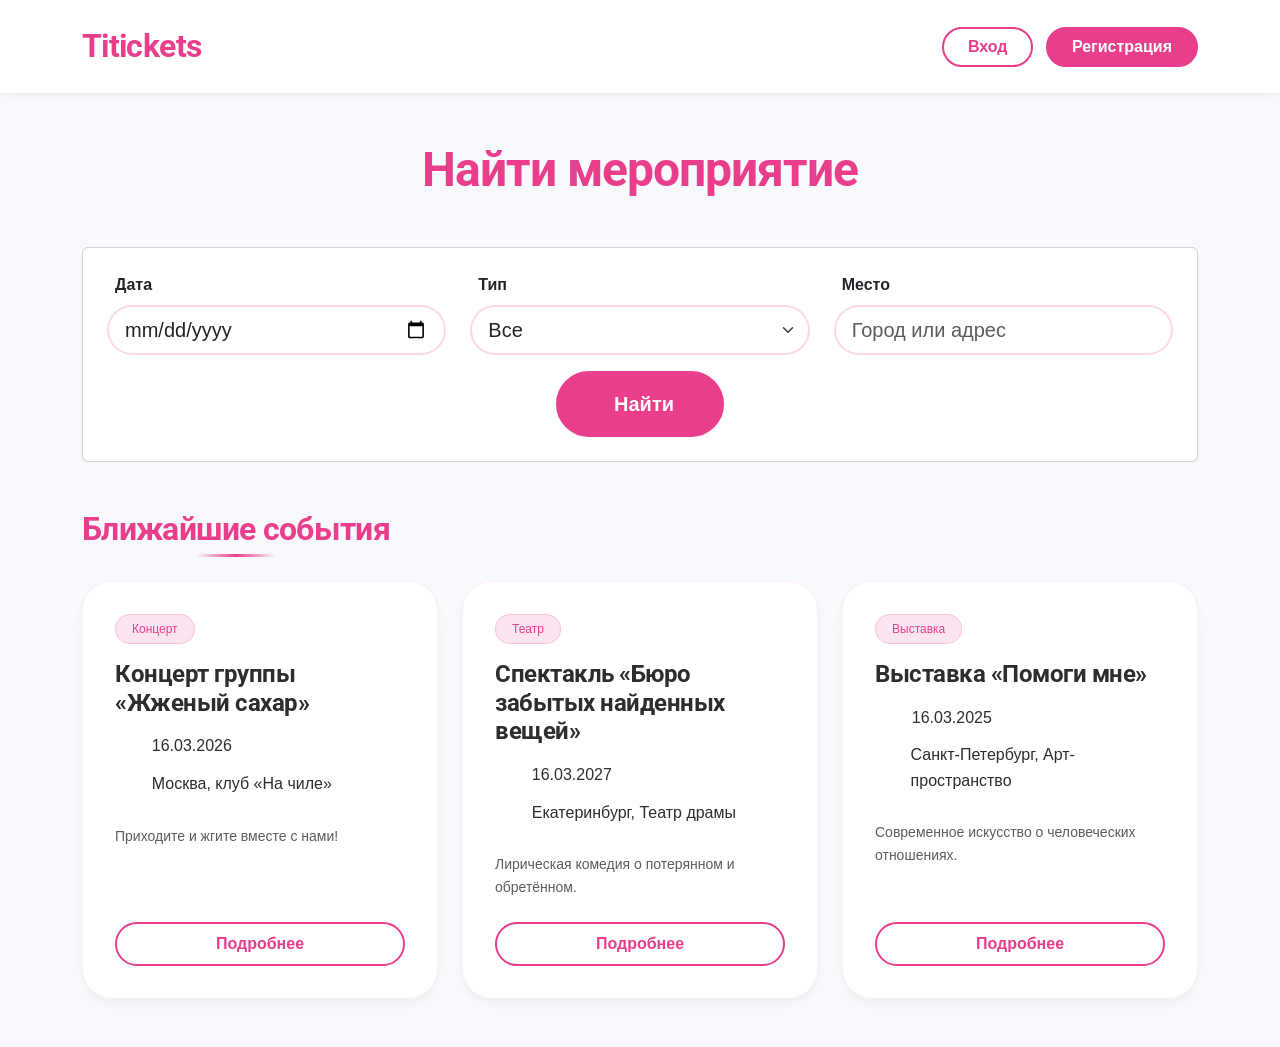
==== J3210/Воложева Таисия/labs/lab1/TicketPlatform/index.html @ ea205261 "done" ====
<!DOCTYPE html>
<html lang="ru">
<head>
    <meta charset="UTF-8">
    <meta name="viewport" content="width=device-width, initial-scale=1.0">
    <title>Главная страница</title>
    <link
            href="https://cdn.jsdelivr.net/npm/bootstrap@5.3.8/dist/css/bootstrap.min.css"
            rel="stylesheet"
            integrity="sha384-sRIl4kxILFvY47J16cr9ZwB07vP4J8+LH7qKQnuqkuIAvNWLzeN8tE5YBujZqJLB"
            crossorigin="anonymous"
        />
    <link rel="stylesheet" href="styles.css" />
    <link href="https://fonts.googleapis.com/css2?family=Roboto:wght@700&display=swap" rel="stylesheet">
</head>
<body>
    <header class="navbar navbar-expand-lg">
        <div class="container">
            <a class="navbar-brand" href="index.html">Titickets</a>
            <div>
                <a href="login.html" class="btn btn-outline-primary me-2 px-4">Вход</a>
                <a href="register.html" class="btn btn-primary px-4">Регистрация</a>
            </div>
        </div>
    </header>

    <main class="container my-5">
        <div class="text-center mb-5">
            <h1 class="display-5 fw-bold text-rose">Найти мероприятие</h1>
        </div>

        <div class="search-form card p-4 mb-5">
            <form class="row g-4">
                <div class="col-md-4">
                    <label class="form-label fw-semibold">
                        <i class="bi bi-calendar3 me-2 text-rose"></i>Дата
                    </label>
                    <input type="date" class="form-control form-control-lg">
                </div>
                <div class="col-md-4">
                    <label class="form-label fw-semibold"><i class="bi bi-tags me-2 text-rose"></i>Тип</label>
                    <select class="form-select form-select-lg">
                        <option selected>Все</option>
                        <option>Концерт</option>
                        <option>Театр</option>
                        <option>Выставка</option>
                    </select>
                </div>
                <div class="col-md-4">
                    <label class="form-label fw-semibold"><i class="bi bi-geo-alt me-2 text-rose"></i>Место</label>
                    <input type="text" class="form-control form-control-lg" placeholder="Город или адрес">
                </div>
                <div class="col-12 text-center mt-3">
                    <button type="submit" class="btn btn-rose btn-lg px-5 py-3">
                        <i class="bi bi-search me-2"></i>Найти
                    </button>
                </div>
            </form>
        </div>

        <h2 class="section-title text-center mb-4">Ближайшие события</h2>

        <div class="row g-4" id="events-list">
            <div class="col-md-6 col-lg-4">
                <div class="event-card h-100 d-flex flex-column">
                    <div class="mb-3">
                        <span class="badge bg-rose-subtle text-rose px-3 py-2 rounded-pill">Концерт</span>
                    </div>
                    <h4 class="card-title fw-bold mb-3">Концерт группы «Жженый сахар»</h4>
                    <div class="event-info mb-3">
                        <p><i class="bi bi-calendar-check-fill"></i> 16.03.2026</p>
                        <p><i class="bi bi-pin-map-fill"></i> Москва, клуб «На чиле»</p>
                    </div>
                    <p class="text-muted small mb-4">Приходите и жгите вместе с нами!</p>
                    <div class="mt-auto">
                        <a href="event.html" class="btn btn-outline-rose w-100 py-2">Подробнее</a>
                    </div>
                </div>
            </div>

            <div class="col-md-6 col-lg-4">
                <div class="event-card h-100 d-flex flex-column">
                    <div class="mb-3">
                        <span class="badge bg-rose-subtle text-rose px-3 py-2 rounded-pill">Театр</span>
                    </div>
                    <h4 class="card-title fw-bold mb-3">Спектакль «Бюро забытых найденных вещей»</h4>
                    <div class="event-info mb-3">
                        <p><i class="bi bi-calendar-check-fill"></i> 16.03.2027</p>
                        <p><i class="bi bi-pin-map-fill"></i> Екатеринбург, Театр драмы</p>
                    </div>
                    <p class="text-muted small mb-4">Лирическая комедия о потерянном и обретённом.</p>
                    <div class="mt-auto">
                        <a href="event.html" class="btn btn-outline-rose w-100 py-2">Подробнее</a>
                    </div>
                </div>
            </div>

            <div class="col-md-6 col-lg-4">
                <div class="event-card h-100 d-flex flex-column">
                    <div class="mb-3">
                        <span class="badge bg-rose-subtle text-rose px-3 py-2 rounded-pill">Выставка</span>
                    </div>
                    <h4 class="card-title fw-bold mb-3">Выставка «Помоги мне»</h4>
                    <div class="event-info mb-3">
                        <p><i class="bi bi-calendar-check-fill"></i> 16.03.2025</p>
                        <p><i class="bi bi-pin-map-fill"></i> Санкт-Петербург, Арт-пространство</p>
                    </div>
                    <p class="text-muted small mb-4">Современное искусство о человеческих отношениях.</p>
                    <div class="mt-auto">
                        <a href="event.html" class="btn btn-outline-rose w-100 py-2">Подробнее</a>
                    </div>
                </div>
            </div>
        </div>
    </main>
    <script src="https://cdn.jsdelivr.net/npm/bootstrap@5.3.8/dist/js/bootstrap.bundle.min.js"></script>
</body>
</html>
---- J3210/Воложева Таисия/labs/lab1/TicketPlatform/styles.css ----
:root {
    --rose: #e83e8c;
    --rose-dark: #c2186b;
    --rose-light: #fce4f0;
    --light-bg: #f8f9fc;
    --card-bg: #ffffff;
    --text-primary: #2d2d2d;
    --shadow-sm: 0 8px 20px rgba(0, 0, 0, 0.02), 0 2px 6px rgba(0, 0, 0, 0.03);
    --shadow-hover: 0 20px 30px rgba(232, 62, 140, 0.08);
}

body {
    font-family: 'Montserrat', sans-serif;
    background-color: var(--light-bg);
    color: var(--text-primary);
    line-height: 1.6;
    scroll-behavior: smooth;
}

h1, h2, h3, h4, h5, .navbar-brand, .display-5 {
    font-family: 'Roboto', sans-serif;
    font-weight: 700;
    letter-spacing: -0.02em;
}

.navbar {
    background-color: white;
    box-shadow: var(--shadow-sm);
    padding: 1rem 0;
}

.navbar-brand {
    font-size: 2rem;
    color: var(--rose) !important;
    transition: color 0.2s;
}
.navbar-brand:hover {
    color: var(--rose-dark) !important;
}

.btn-outline-primary,
.btn-primary,
.btn-rose,
.btn-outline-rose {
    border-radius: 50px;
    border-width: 2px;
    font-weight: 600;
    transition: all 0.25s ease;
}

.btn-outline-primary {
    color: var(--rose);
    border-color: var(--rose);
}
.btn-outline-primary:hover,
.btn-outline-rose:hover {
    background-color: var(--rose);
    border-color: var(--rose);
    color: white;
    transform: translateY(-3px);
    box-shadow: 0 10px 20px rgba(232, 62, 140, 0.2);
}

.btn-primary,
.btn-rose {
    background-color: var(--rose);
    border-color: var(--rose);
    color: white;
}
.btn-primary:hover,
.btn-rose:hover {
    background-color: var(--rose-dark);
    border-color: var(--rose-dark);
    transform: translateY(-3px);
    box-shadow: 0 10px 20px rgba(232, 62, 140, 0.25);
}

.btn-outline-rose {
    background: transparent;
    color: var(--rose);
    border-color: var(--rose);
}

.btn-outline-secondary {
    border-color: rgba(232, 62, 140, 0.2);
    color: var(--rose);
}
.btn-outline-secondary:hover {
    background-color: var(--rose);
    border-color: var(--rose);
    color: white;
}

.event-card {
    background-color: var(--card-bg);
    border-radius: 30px;
    padding: 2rem;
    box-shadow: var(--shadow-sm);
    border: 1px solid rgba(232, 62, 140, 0.08);
    transition: box-shadow 0.3s, transform 0.3s;
}
.event-card:hover {
    box-shadow: var(--shadow-hover);
    transform: translateY(-5px);
}
.event-card .badge {
    background-color: var(--rose-light);
    color: var(--rose-dark);
    font-weight: 500;
    border: 1px solid rgba(232, 62, 140, 0.2);
}

.event-info p {
    margin-bottom: 0.75rem;
    display: flex;
    align-items: center;
    gap: 0.5rem;
}
.event-info i {
    color: var(--rose);
    font-size: 1.3rem;
    width: 1.8rem;
}

.form-control, .form-select {
    border: 2px solid rgba(232, 62, 140, 0.2) !important;
    border-radius: 50px !important;
}
.form-control:focus, .form-select:focus {
    border-color: var(--rose) !important;
    box-shadow: 0 0 0 0.25rem rgba(232, 62, 140, 0.25) !important;
    outline: none;
}
.form-label i, .form-check i {
    color: var(--rose);
}

.divider {
    display: flex;
    align-items: center;
    text-align: center;
    color: #999;
    font-size: 0.9rem;
}
.divider::before,
.divider::after {
    content: '';
    flex: 1;
    border-bottom: 1px solid rgba(232, 62, 140, 0.2);
}
.divider::before { margin-right: 1rem; }
.divider::after { margin-left: 1rem; }

.pigeon-btn {
    width: 50px;
    height: 50px;
    padding: 0;
    display: flex;
    align-items: center;
    justify-content: center;
    font-size: 1.8rem;
    border-width: 2px;
    transition: all 0.25s ease;
}
.pigeon-btn:hover {
    transform: translateY(-3px) scale(1.05);
    background-color: var(--rose);
    color: white;
    box-shadow: 0 10px 20px rgba(232, 62, 140, 0.25);
}

.review-card {
    border: none;
    border-radius: 24px;
    background: white;
    box-shadow: var(--shadow-sm);
    transition: all 0.3s;
    height: 100%;
    border: 1px solid rgba(232, 62, 140, 0.05);
}
.review-card:hover {
    transform: translateY(-8px);
    box-shadow: 0 25px 35px -10px rgba(232, 62, 140, 0.15);
}
.review-card .card-body {
    padding: 2rem 1.5rem;
}

.modal-content {
    border: none;
    border-radius: 28px;
    box-shadow: 0 30px 50px rgba(0, 0, 0, 0.2);
}
.modal-header {
    border-bottom: 1px solid rgba(232, 62, 140, 0.1);
    padding: 1.5rem 2rem;
}
.modal-footer {
    border-top: 1px solid rgba(232, 62, 140, 0.1);
    padding: 1.2rem 2rem;
}
.modal-header .btn-close {
    transition: transform 0.2s;
}
.modal-header .btn-close:hover {
    transform: rotate(90deg);
}

.img-highlight {
    border-radius: 30px;
    box-shadow: 0 20px 30px -8px rgba(232, 62, 140, 0.15);
    transition: transform 0.4s ease, box-shadow 0.4s;
}
.img-highlight:hover {
    transform: scale(1.01);
    box-shadow: 0 25px 35px -5px rgba(232, 62, 140, 0.25);
}

.section-title {
    color: var(--rose);
    font-size: 2rem;
    position: relative;
    display: inline-block;
    padding-bottom: 0.5rem;
    margin-bottom: 2rem;
}
.section-title::after {
    content: '';
    position: absolute;
    bottom: 0;
    left: 50%;
    transform: translateX(-50%);
    width: 80px;
    height: 3px;
    background: linear-gradient(90deg, transparent, var(--rose), transparent);
    border-radius: 2px;
}

.lead {
    font-size: 1.2rem;
    font-weight: 400;
    color: #4a4a4a;
    border-left: 4px solid var(--rose);
    padding-left: 1.2rem;
    margin-top: 1.2rem;
}

.form-check-input:checked {
    background-color: var(--rose);
    border-color: var(--rose);
}
.form-check-input:focus {
    border-color: var(--rose);
    box-shadow: 0 0 0 0.25rem rgba(232, 62, 140, 0.25);
}
.form-check-label a {
    color: var(--rose);
    transition: color 0.2s;
}
.form-check-label a:hover {
    color: var(--rose-dark);
    text-decoration: underline;
}

.text-rose { color: var(--rose) !important; }
.bg-rose { background-color: var(--rose) !important; }
.bg-rose-subtle { background-color: var(--rose-light) !important; }
.border-rose { border-color: var(--rose) !important; }

.progress-bar.bg-rose {
    background-color: var(--rose) !important;
}

.badge.bg-success { background-color: #28a745 !important; }
.badge.bg-warning { background-color: #ffc107 !important; color: #000; }

@media (max-width: 768px) {
    .nav-pills .nav-link {
        padding: 0.5rem 1rem;
        font-size: 0.9rem;
    }
    .nav-pills .nav-link i {
        margin-right: 0.25rem;
    }
}
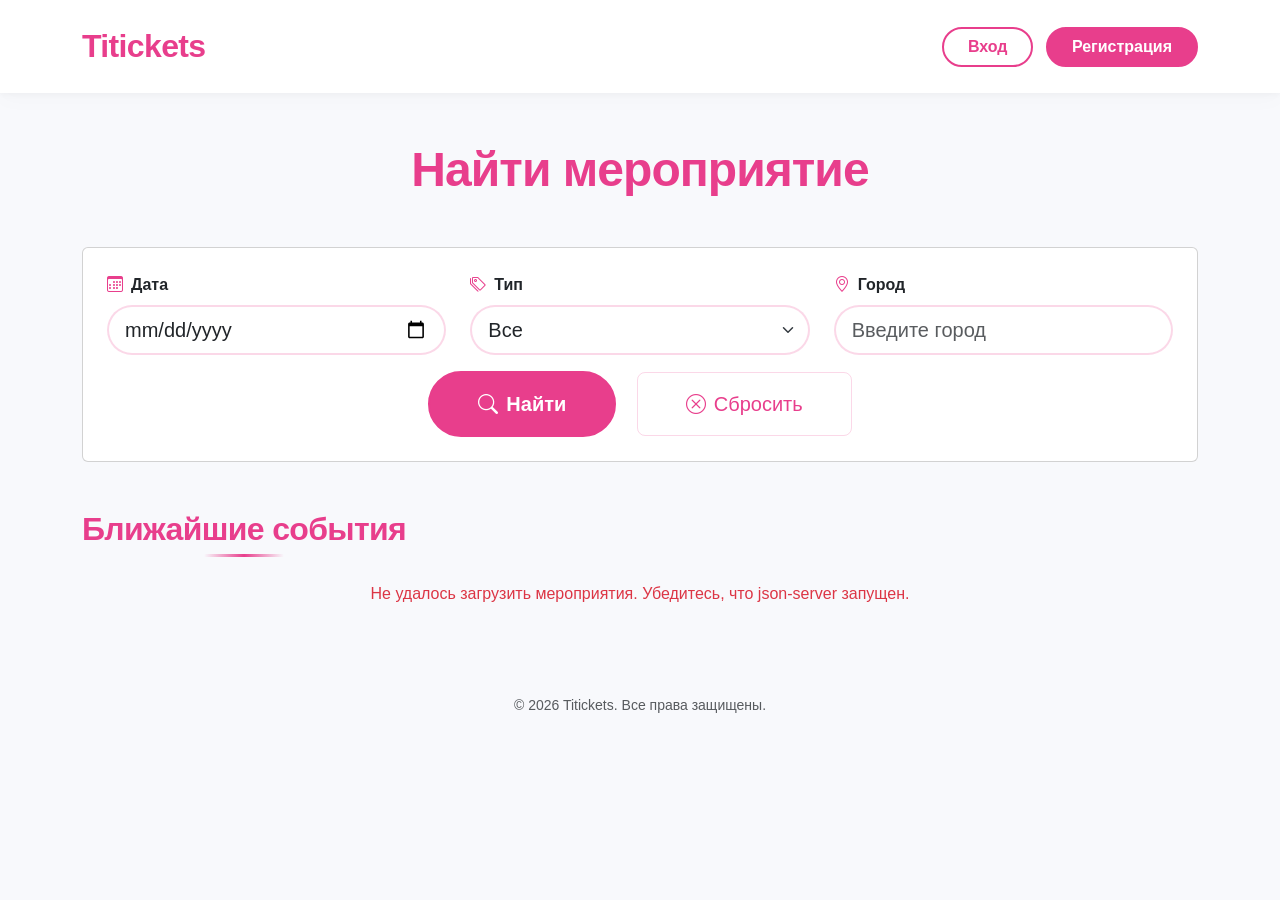
==== commit 56cee233: "lab2 done" ====
--- a/J3210/Воложева Таисия/labs/lab1/TicketPlatform/index.html
+++ b/J3210/Воложева Таисия/labs/lab1/TicketPlatform/index.html
@@ -1,23 +1,23 @@
-<!DOCTYPE html>
+﻿<!DOCTYPE html>
 <html lang="ru">
 <head>
     <meta charset="UTF-8">
     <meta name="viewport" content="width=device-width, initial-scale=1.0">
-    <title>Главная страница</title>
-    <link
-            href="https://cdn.jsdelivr.net/npm/bootstrap@5.3.8/dist/css/bootstrap.min.css"
-            rel="stylesheet"
-            integrity="sha384-sRIl4kxILFvY47J16cr9ZwB07vP4J8+LH7qKQnuqkuIAvNWLzeN8tE5YBujZqJLB"
-            crossorigin="anonymous"
-        />
-    <link rel="stylesheet" href="styles.css" />
-    <link href="https://fonts.googleapis.com/css2?family=Roboto:wght@700&display=swap" rel="stylesheet">
+    <title>Главная страница — Titickets</title>
+    <link href="https://cdn.jsdelivr.net/npm/bootstrap@5.3.8/dist/css/bootstrap.min.css" rel="stylesheet">
+    <link rel="stylesheet" href="https://cdn.jsdelivr.net/npm/bootstrap-icons@1.11.3/font/bootstrap-icons.min.css">
+    <link rel="stylesheet" href="styles.css">
+    <style>
+        .dropdown-menu { max-height: 200px; overflow-y: auto; }
+        .city-dropdown-item { cursor: pointer; }
+        .city-dropdown-item:hover { background-color: var(--rose-light); color: white; }
+    </style>
 </head>
 <body>
     <header class="navbar navbar-expand-lg">
         <div class="container">
             <a class="navbar-brand" href="index.html">Titickets</a>
-            <div>
+            <div id="auth-buttons">
                 <a href="login.html" class="btn btn-outline-primary me-2 px-4">Вход</a>
                 <a href="register.html" class="btn btn-primary px-4">Регистрация</a>
             </div>
@@ -30,89 +30,169 @@
         </div>
 
         <div class="search-form card p-4 mb-5">
-            <form class="row g-4">
+            <form class="row g-4" id="searchForm">
                 <div class="col-md-4">
-                    <label class="form-label fw-semibold">
-                        <i class="bi bi-calendar3 me-2 text-rose"></i>Дата
-                    </label>
-                    <input type="date" class="form-control form-control-lg">
+                    <label class="form-label fw-semibold"><i class="bi bi-calendar3 me-2 text-rose"></i>Дата</label>
+                    <input type="date" id="searchDate" class="form-control form-control-lg">
                 </div>
                 <div class="col-md-4">
                     <label class="form-label fw-semibold"><i class="bi bi-tags me-2 text-rose"></i>Тип</label>
-                    <select class="form-select form-select-lg">
-                        <option selected>Все</option>
+                    <select id="searchType" class="form-select form-select-lg">
+                        <option value="">Все</option>
                         <option>Концерт</option>
                         <option>Театр</option>
                         <option>Выставка</option>
                     </select>
                 </div>
-                <div class="col-md-4">
-                    <label class="form-label fw-semibold"><i class="bi bi-geo-alt me-2 text-rose"></i>Место</label>
-                    <input type="text" class="form-control form-control-lg" placeholder="Город или адрес">
+                <div class="col-md-4 position-relative">
+                    <label class="form-label fw-semibold"><i class="bi bi-geo-alt me-2 text-rose"></i>Город</label>
+                    <input type="text" id="searchCity" class="form-control form-control-lg" placeholder="Введите город" autocomplete="off">
+                    <div id="cityDropdown" class="dropdown-menu w-100" style="display: none;"></div>
                 </div>
                 <div class="col-12 text-center mt-3">
-                    <button type="submit" class="btn btn-rose btn-lg px-5 py-3">
-                        <i class="bi bi-search me-2"></i>Найти
-                    </button>
+                    <button type="submit" class="btn btn-rose btn-lg px-5 py-3"><i class="bi bi-search me-2"></i>Найти</button>
+                    <button type="button" id="resetFilters" class="btn btn-outline-secondary btn-lg px-5 py-3 ms-3"><i class="bi bi-x-circle me-2"></i>Сбросить</button>
                 </div>
             </form>
         </div>
 
         <h2 class="section-title text-center mb-4">Ближайшие события</h2>
+        <div class="row g-4" id="events-list"></div>
+    </main>
 
-        <div class="row g-4" id="events-list">
+    <footer class="text-center py-4 mt-auto"><p class="text-muted small mb-0">© 2026 Titickets. Все права защищены.</p></footer>
+
+    <script src="https://cdn.jsdelivr.net/npm/bootstrap@5.3.8/dist/js/bootstrap.bundle.min.js"></script>
+    <script>
+    function checkAuth() {
+        const token = localStorage.getItem('accessToken');
+        let user = null;
+        try {
+            user = JSON.parse(localStorage.getItem('user') || 'null');
+        } catch(e) { user = null; }
+        
+        const authDiv = document.getElementById('auth-buttons');
+        
+        if (token && user && user.email && user.id) {
+            // Для организатора скрываем ссылку "Мои билеты"
+            const myTicketsLink = user.role === 'organizer' ? '' : '<li><a class="dropdown-item" href="personalAcc.html"><i class="bi bi-ticket-perforated me-2"></i>Мои билеты</a></li>';
+            const organizerLink = user.role === 'organizer' ? '<li><a class="dropdown-item" href="organizerAcc.html"><i class="bi bi-mic me-2"></i>Панель организатора</a></li>' : '';
+            authDiv.innerHTML = `
+                <div class="dropdown">
+                    <button class="btn btn-rose dropdown-toggle" type="button" data-bs-toggle="dropdown">
+                        <i class="bi bi-person-circle me-1"></i> ${user.name || user.email}
+                    </button>
+                    <ul class="dropdown-menu dropdown-menu-end">
+                        ${myTicketsLink}
+                        ${organizerLink}
+                        <li><hr class="dropdown-divider"></li>
+                        <li><a class="dropdown-item text-danger" href="#" onclick="logout()"><i class="bi bi-box-arrow-right me-2"></i>Выйти</a></li>
+                    </ul>
+                </div>
+            `;
+            return user;
+        } else {
+            localStorage.removeItem('accessToken');
+            localStorage.removeItem('user');
+            authDiv.innerHTML = `
+                <a href="login.html" class="btn btn-outline-primary me-2 px-4">Вход</a>
+                <a href="register.html" class="btn btn-primary px-4">Регистрация</a>
+            `;
+            return null;
+        }
+    }
+
+    function logout() {
+        localStorage.removeItem('accessToken');
+        localStorage.removeItem('user');
+        window.location.href = 'index.html';
+    }
+
+    function createEventCard(event) {
+        const city = event.place.split(',')[0];
+        return `
             <div class="col-md-6 col-lg-4">
-                <div class="event-card h-100 d-flex flex-column">
-                    <div class="mb-3">
-                        <span class="badge bg-rose-subtle text-rose px-3 py-2 rounded-pill">Концерт</span>
+                <div class="event-card h-100 d-flex flex-column p-3">
+                    <div class="mb-2"><span class="badge bg-rose-subtle text-rose px-3 py-2 rounded-pill">${event.type}</span></div>
+                    <h4 class="fw-bold mb-2">${event.title}</h4>
+                    <div class="event-info mb-2">
+                        <p><i class="bi bi-calendar-check-fill"></i> ${event.date}</p>
+                        <p><i class="bi bi-pin-map-fill"></i> ${city}</p>
                     </div>
-                    <h4 class="card-title fw-bold mb-3">Концерт группы «Жженый сахар»</h4>
-                    <div class="event-info mb-3">
-                        <p><i class="bi bi-calendar-check-fill"></i> 16.03.2026</p>
-                        <p><i class="bi bi-pin-map-fill"></i> Москва, клуб «На чиле»</p>
-                    </div>
-                    <p class="text-muted small mb-4">Приходите и жгите вместе с нами!</p>
-                    <div class="mt-auto">
-                        <a href="event.html" class="btn btn-outline-rose w-100 py-2">Подробнее</a>
-                    </div>
+                    <p class="text-muted small mb-3">${event.description ? event.description.substring(0, 100) : 'Нет описания'}${event.description && event.description.length > 100 ? '...' : ''}</p>
+                    <div class="mt-auto"><a href="event.html?id=${event.id}" class="btn btn-outline-rose w-100 py-2">Подробнее</a></div>
                 </div>
-            </div>
+            </div>`;
+    }
 
-            <div class="col-md-6 col-lg-4">
-                <div class="event-card h-100 d-flex flex-column">
-                    <div class="mb-3">
-                        <span class="badge bg-rose-subtle text-rose px-3 py-2 rounded-pill">Театр</span>
-                    </div>
-                    <h4 class="card-title fw-bold mb-3">Спектакль «Бюро забытых найденных вещей»</h4>
-                    <div class="event-info mb-3">
-                        <p><i class="bi bi-calendar-check-fill"></i> 16.03.2027</p>
-                        <p><i class="bi bi-pin-map-fill"></i> Екатеринбург, Театр драмы</p>
-                    </div>
-                    <p class="text-muted small mb-4">Лирическая комедия о потерянном и обретённом.</p>
-                    <div class="mt-auto">
-                        <a href="event.html" class="btn btn-outline-rose w-100 py-2">Подробнее</a>
-                    </div>
-                </div>
-            </div>
+    async function getUniqueCities() {
+        try {
+            const res = await fetch('http://localhost:3000/events');
+            const events = await res.json();
+            return [...new Set(events.map(e => e.place.split(',')[0]))];
+        } catch { return []; }
+    }
 
-            <div class="col-md-6 col-lg-4">
-                <div class="event-card h-100 d-flex flex-column">
-                    <div class="mb-3">
-                        <span class="badge bg-rose-subtle text-rose px-3 py-2 rounded-pill">Выставка</span>
-                    </div>
-                    <h4 class="card-title fw-bold mb-3">Выставка «Помоги мне»</h4>
-                    <div class="event-info mb-3">
-                        <p><i class="bi bi-calendar-check-fill"></i> 16.03.2025</p>
-                        <p><i class="bi bi-pin-map-fill"></i> Санкт-Петербург, Арт-пространство</p>
-                    </div>
-                    <p class="text-muted small mb-4">Современное искусство о человеческих отношениях.</p>
-                    <div class="mt-auto">
-                        <a href="event.html" class="btn btn-outline-rose w-100 py-2">Подробнее</a>
-                    </div>
-                </div>
-            </div>
-        </div>
-    </main>
-    <script src="https://cdn.jsdelivr.net/npm/bootstrap@5.3.8/dist/js/bootstrap.bundle.min.js"></script>
+    function showCityDropdown(cities, searchTerm) {
+        const dropdown = document.getElementById('cityDropdown');
+        const filtered = cities.filter(c => c.toLowerCase().includes(searchTerm.toLowerCase()));
+        if (filtered.length && searchTerm) {
+            dropdown.innerHTML = filtered.map(city => `<div class="dropdown-item city-dropdown-item" onclick="selectCity('${city.replace(/'/g, "\\'")}')">${city}</div>`).join('');
+            dropdown.style.display = 'block';
+        } else dropdown.style.display = 'none';
+    }
+    
+    function selectCity(city) { 
+        document.getElementById('searchCity').value = city; 
+        document.getElementById('cityDropdown').style.display = 'none'; 
+    }
+
+    async function loadEvents(filter = {}) {
+        const container = document.getElementById('events-list');
+        container.innerHTML = '<div class="col-12 text-center"><div class="spinner-border text-rose" role="status"></div></div>';
+        try {
+            let events = await fetch('http://localhost:3000/events').then(res => res.json());
+            if (filter.date) events = events.filter(e => e.date === filter.date);
+            if (filter.type && filter.type !== '') events = events.filter(e => e.type === filter.type);
+            if (filter.city) events = events.filter(e => e.place.split(',')[0].toLowerCase().includes(filter.city.toLowerCase()));
+            container.innerHTML = '';
+            if (!events.length) { 
+                container.innerHTML = '<div class="col-12 text-center"><p class="text-muted">По вашему запросу ничего не найдено 😔</p></div>'; 
+                return; 
+            }
+            events.forEach(e => container.innerHTML += createEventCard(e));
+        } catch (error) {
+            container.innerHTML = `<div class="col-12 text-center"><p class="text-danger">Не удалось загрузить мероприятия. Убедитесь, что json-server запущен.</p></div>`;
+        }
+    }
+
+    function handleSearch(e) {
+        e.preventDefault();
+        loadEvents({
+            date: document.getElementById('searchDate').value,
+            type: document.getElementById('searchType').value,
+            city: document.getElementById('searchCity').value.trim()
+        });
+    }
+    
+    function resetFilters() {
+        document.getElementById('searchDate').value = '';
+        document.getElementById('searchType').value = '';
+        document.getElementById('searchCity').value = '';
+        loadEvents();
+    }
+
+    document.addEventListener('DOMContentLoaded', () => {
+        checkAuth();
+        loadEvents();
+        document.getElementById('searchForm').addEventListener('submit', handleSearch);
+        document.getElementById('resetFilters').addEventListener('click', resetFilters);
+        const cityInput = document.getElementById('searchCity');
+        let cities = [];
+        getUniqueCities().then(c => cities = c);
+        cityInput.addEventListener('input', (e) => showCityDropdown(cities, e.target.value));
+        document.addEventListener('click', (e) => { if (!cityInput.contains(e.target)) document.getElementById('cityDropdown').style.display = 'none'; });
+    });
+    </script>
 </body>
 </html>
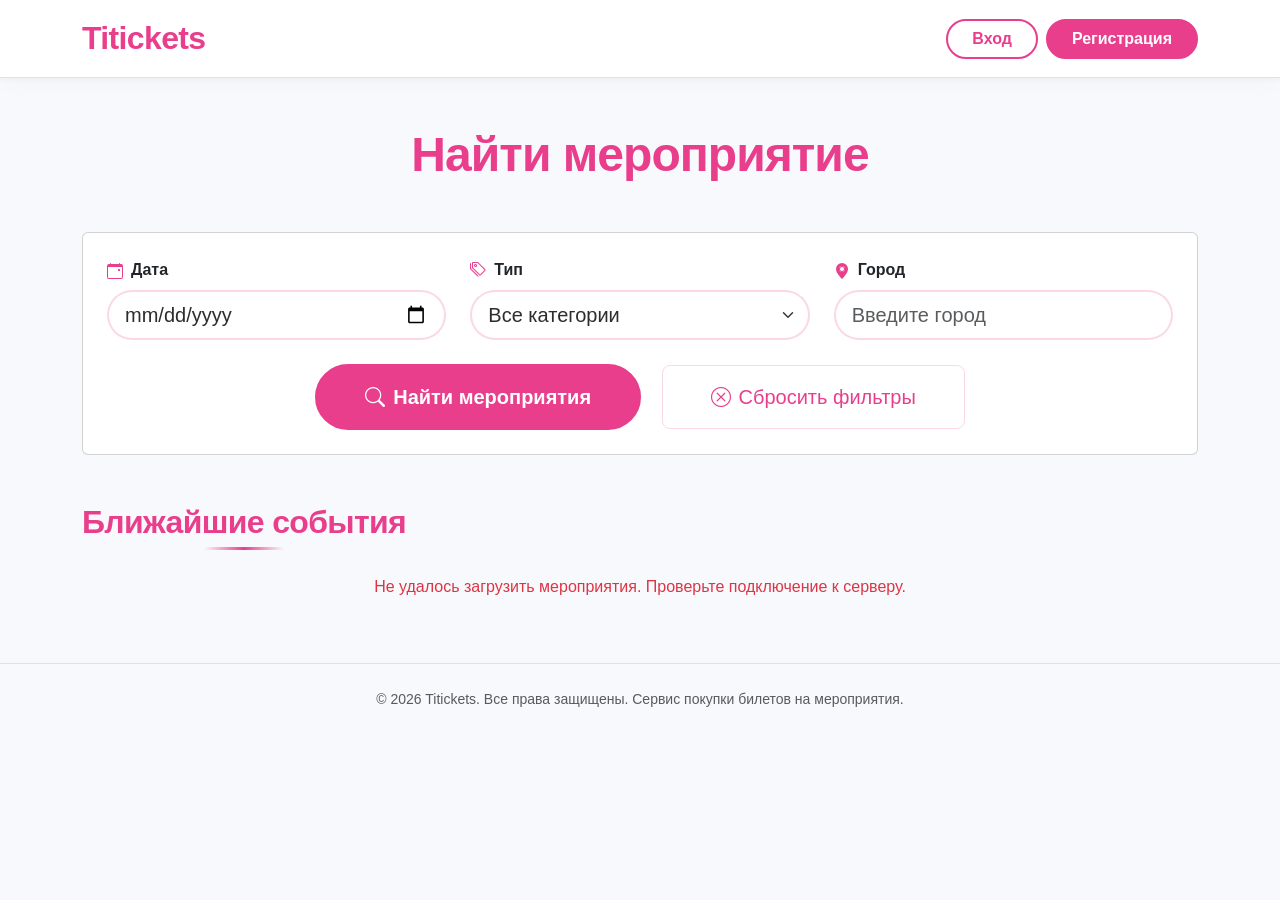
==== commit 964db826: "2-4 hw done" ====
--- a/J3210/Воложева Таисия/labs/lab1/TicketPlatform/index.html
+++ b/J3210/Воложева Таисия/labs/lab1/TicketPlatform/index.html
@@ -1,5 +1,6 @@
 ﻿<!DOCTYPE html>
 <html lang="ru">
+
 <head>
     <meta charset="UTF-8">
     <meta name="viewport" content="width=device-width, initial-scale=1.0">
@@ -7,80 +8,100 @@
     <link href="https://cdn.jsdelivr.net/npm/bootstrap@5.3.8/dist/css/bootstrap.min.css" rel="stylesheet">
     <link rel="stylesheet" href="https://cdn.jsdelivr.net/npm/bootstrap-icons@1.11.3/font/bootstrap-icons.min.css">
     <link rel="stylesheet" href="styles.css">
-    <style>
-        .dropdown-menu { max-height: 200px; overflow-y: auto; }
-        .city-dropdown-item { cursor: pointer; }
-        .city-dropdown-item:hover { background-color: var(--rose-light); color: white; }
-    </style>
 </head>
+
 <body>
-    <header class="navbar navbar-expand-lg">
+    <a href="#main-content" class="visually-hidden-focusable btn btn-primary m-2">Перейти к основному контенту</a>
+
+    <header class="navbar navbar-expand-lg border-bottom" role="banner">
         <div class="container">
-            <a class="navbar-brand" href="index.html">Titickets</a>
-            <div id="auth-buttons">
+            <a class="navbar-brand fw-bold" href="index.html" aria-label="Titickets — Главная страница">Titickets</a>
+            <div id="auth-buttons" class="d-flex align-items-center">
                 <a href="login.html" class="btn btn-outline-primary me-2 px-4">Вход</a>
                 <a href="register.html" class="btn btn-primary px-4">Регистрация</a>
             </div>
         </div>
     </header>
 
-    <main class="container my-5">
+    <main class="container my-5" id="main-content">
         <div class="text-center mb-5">
             <h1 class="display-5 fw-bold text-rose">Найти мероприятие</h1>
         </div>
 
-        <div class="search-form card p-4 mb-5">
+        <section class="search-form card p-4 mb-5" aria-labelledby="search-heading">
+            <h2 id="search-heading" class="visually-hidden">Фильтры поиска мероприятий</h2>
             <form class="row g-4" id="searchForm">
                 <div class="col-md-4">
-                    <label class="form-label fw-semibold"><i class="bi bi-calendar3 me-2 text-rose"></i>Дата</label>
+                    <label for="searchDate" class="form-label fw-semibold">
+                        <svg class="icon-svg me-2 text-rose" aria-hidden="true">
+                            <use xlink:href="sprite.svg#icon-calendar"></use>
+                        </svg>Дата
+                    </label>
                     <input type="date" id="searchDate" class="form-control form-control-lg">
                 </div>
                 <div class="col-md-4">
-                    <label class="form-label fw-semibold"><i class="bi bi-tags me-2 text-rose"></i>Тип</label>
+                    <label for="searchType" class="form-label fw-semibold">
+                        <i class="bi bi-tags me-2 text-rose" aria-hidden="true"></i>Тип
+                    </label>
                     <select id="searchType" class="form-select form-select-lg">
-                        <option value="">Все</option>
-                        <option>Концерт</option>
-                        <option>Театр</option>
-                        <option>Выставка</option>
+                        <option value="">Все категории</option>
+                        <option value="Концерт">Концерт</option>
+                        <option value="Театр">Театр</option>
+                        <option value="Выставка">Выставка</option>
                     </select>
                 </div>
                 <div class="col-md-4 position-relative">
-                    <label class="form-label fw-semibold"><i class="bi bi-geo-alt me-2 text-rose"></i>Город</label>
-                    <input type="text" id="searchCity" class="form-control form-control-lg" placeholder="Введите город" autocomplete="off">
-                    <div id="cityDropdown" class="dropdown-menu w-100" style="display: none;"></div>
-                </div>
-                <div class="col-12 text-center mt-3">
-                    <button type="submit" class="btn btn-rose btn-lg px-5 py-3"><i class="bi bi-search me-2"></i>Найти</button>
-                    <button type="button" id="resetFilters" class="btn btn-outline-secondary btn-lg px-5 py-3 ms-3"><i class="bi bi-x-circle me-2"></i>Сбросить</button>
+                    <label for="searchCity" class="form-label fw-semibold">
+                        <svg class="icon-svg me-2 text-rose" aria-hidden="true">
+                            <use xlink:href="sprite.svg#icon-geo"></use>
+                        </svg>Город
+                    </label>
+                    <input type="text" id="searchCity" class="form-control form-control-lg" placeholder="Введите город"
+                        autocomplete="off" aria-autocomplete="list" aria-controls="cityDropdown">
+                    <div id="cityDropdown" class="dropdown-menu w-100" role="listbox" style="display: none;"></div>
+                </div>
+                <div class="col-12 text-center mt-4">
+                    <button type="submit" class="btn btn-rose btn-lg px-5 py-3">
+                        <i class="bi bi-search me-2" aria-hidden="true"></i>Найти мероприятия
+                    </button>
+                    <button type="button" id="resetFilters" class="btn btn-outline-secondary btn-lg px-5 py-3 ms-3">
+                        <i class="bi bi-x-circle me-2" aria-hidden="true"></i>Сбросить фильтры
+                    </button>
                 </div>
             </form>
+        </section>
+
+        <section aria-labelledby="events-heading">
+            <h2 id="events-heading" class="section-title text-center mb-4">Ближайшие события</h2>
+            <div class="row g-4" id="events-list" aria-live="polite"></div>
+        </section>
+    </main>
+
+    <footer class="border-top text-center py-4 mt-auto">
+        <div class="container">
+            <p class="text-muted small mb-0">© 2026 Titickets. Все права защищены. Сервис покупки билетов на
+                мероприятия.</p>
         </div>
-
-        <h2 class="section-title text-center mb-4">Ближайшие события</h2>
-        <div class="row g-4" id="events-list"></div>
-    </main>
-
-    <footer class="text-center py-4 mt-auto"><p class="text-muted small mb-0">© 2026 Titickets. Все права защищены.</p></footer>
+    </footer>
 
     <script src="https://cdn.jsdelivr.net/npm/bootstrap@5.3.8/dist/js/bootstrap.bundle.min.js"></script>
     <script>
-    function checkAuth() {
-        const token = localStorage.getItem('accessToken');
-        let user = null;
-        try {
-            user = JSON.parse(localStorage.getItem('user') || 'null');
-        } catch(e) { user = null; }
-        
-        const authDiv = document.getElementById('auth-buttons');
-        
-        if (token && user && user.email && user.id) {
-            // Для организатора скрываем ссылку "Мои билеты"
-            const myTicketsLink = user.role === 'organizer' ? '' : '<li><a class="dropdown-item" href="personalAcc.html"><i class="bi bi-ticket-perforated me-2"></i>Мои билеты</a></li>';
-            const organizerLink = user.role === 'organizer' ? '<li><a class="dropdown-item" href="organizerAcc.html"><i class="bi bi-mic me-2"></i>Панель организатора</a></li>' : '';
-            authDiv.innerHTML = `
+        function checkAuth() {
+            const token = localStorage.getItem('accessToken');
+            let user = null;
+            try {
+                user = JSON.parse(localStorage.getItem('user') || 'null');
+            } catch (e) { user = null; }
+
+            const authDiv = document.getElementById('auth-buttons');
+
+            if (token && user && user.email && user.id) {
+                const myTicketsLink = user.role === 'organizer' ? '' : '<li><a class="dropdown-item" href="personalAcc.html"><i class="bi bi-ticket-perforated me-2"></i>Мои билеты</a></li>';
+                const organizerLink = user.role === 'organizer' ? '<li><a class="dropdown-item" href="organizerAcc.html"><i class="bi bi-mic me-2"></i>Панель организатора</a></li>' : '';
+                authDiv.innerHTML = `
                 <div class="dropdown">
-                    <button class="btn btn-rose dropdown-toggle" type="button" data-bs-toggle="dropdown">
-                        <i class="bi bi-person-circle me-1"></i> ${user.name || user.email}
+                    <button class="btn btn-rose dropdown-toggle" type="button" data-bs-toggle="dropdown" aria-expanded="false" aria-haspopup="true">
+                        <i class="bi bi-person-circle me-1" aria-hidden="true"></i> ${user.name || user.email}
                     </button>
                     <ul class="dropdown-menu dropdown-menu-end">
                         ${myTicketsLink}
@@ -90,109 +111,120 @@
                     </ul>
                 </div>
             `;
-            return user;
-        } else {
-            localStorage.removeItem('accessToken');
-            localStorage.removeItem('user');
-            authDiv.innerHTML = `
+                return user;
+            } else {
+                localStorage.removeItem('accessToken');
+                localStorage.removeItem('user');
+                authDiv.innerHTML = `
                 <a href="login.html" class="btn btn-outline-primary me-2 px-4">Вход</a>
                 <a href="register.html" class="btn btn-primary px-4">Регистрация</a>
             `;
-            return null;
-        }
-    }
-
-    function logout() {
-        localStorage.removeItem('accessToken');
-        localStorage.removeItem('user');
-        window.location.href = 'index.html';
-    }
-
-    function createEventCard(event) {
-        const city = event.place.split(',')[0];
-        return `
-            <div class="col-md-6 col-lg-4">
-                <div class="event-card h-100 d-flex flex-column p-3">
+                return null;
+            }
+        }
+
+        function logout() {
+            localStorage.removeItem('accessToken');
+            localStorage.removeItem('user');
+            window.location.href = 'index.html';
+        }
+
+        function createEventCard(event) {
+            const city = event.place.split(',')[0];
+            return `
+            <article class="col-md-6 col-lg-4">
+                <div class="event-card h-100 d-flex flex-column p-3 border rounded shadow-sm">
                     <div class="mb-2"><span class="badge bg-rose-subtle text-rose px-3 py-2 rounded-pill">${event.type}</span></div>
-                    <h4 class="fw-bold mb-2">${event.title}</h4>
-                    <div class="event-info mb-2">
-                        <p><i class="bi bi-calendar-check-fill"></i> ${event.date}</p>
-                        <p><i class="bi bi-pin-map-fill"></i> ${city}</p>
+                    <h3 class="h4 fw-bold mb-2">${event.title}</h3>
+                    <div class="event-info mb-2 text-muted">
+                        <p class="mb-1"><i class="bi bi-calendar-check-fill me-1" aria-hidden="true"></i> <span class="visually-hidden">Дата:</span> ${event.date}</p>
+                        <p class="mb-1"><i class="bi bi-pin-map-fill me-1" aria-hidden="true"></i> <span class="visually-hidden">Город:</span> ${city}</p>
                     </div>
-                    <p class="text-muted small mb-3">${event.description ? event.description.substring(0, 100) : 'Нет описания'}${event.description && event.description.length > 100 ? '...' : ''}</p>
-                    <div class="mt-auto"><a href="event.html?id=${event.id}" class="btn btn-outline-rose w-100 py-2">Подробнее</a></div>
-                </div>
-            </div>`;
-    }
-
-    async function getUniqueCities() {
-        try {
-            const res = await fetch('http://localhost:3000/events');
-            const events = await res.json();
-            return [...new Set(events.map(e => e.place.split(',')[0]))];
-        } catch { return []; }
-    }
-
-    function showCityDropdown(cities, searchTerm) {
-        const dropdown = document.getElementById('cityDropdown');
-        const filtered = cities.filter(c => c.toLowerCase().includes(searchTerm.toLowerCase()));
-        if (filtered.length && searchTerm) {
-            dropdown.innerHTML = filtered.map(city => `<div class="dropdown-item city-dropdown-item" onclick="selectCity('${city.replace(/'/g, "\\'")}')">${city}</div>`).join('');
-            dropdown.style.display = 'block';
-        } else dropdown.style.display = 'none';
-    }
-    
-    function selectCity(city) { 
-        document.getElementById('searchCity').value = city; 
-        document.getElementById('cityDropdown').style.display = 'none'; 
-    }
-
-    async function loadEvents(filter = {}) {
-        const container = document.getElementById('events-list');
-        container.innerHTML = '<div class="col-12 text-center"><div class="spinner-border text-rose" role="status"></div></div>';
-        try {
-            let events = await fetch('http://localhost:3000/events').then(res => res.json());
-            if (filter.date) events = events.filter(e => e.date === filter.date);
-            if (filter.type && filter.type !== '') events = events.filter(e => e.type === filter.type);
-            if (filter.city) events = events.filter(e => e.place.split(',')[0].toLowerCase().includes(filter.city.toLowerCase()));
-            container.innerHTML = '';
-            if (!events.length) { 
-                container.innerHTML = '<div class="col-12 text-center"><p class="text-muted">По вашему запросу ничего не найдено 😔</p></div>'; 
-                return; 
+                    <p class="text-muted small mb-3">${event.description ? event.description.substring(0, 100) : 'Описание отсутствует'}${event.description && event.description.length > 100 ? '...' : ''}</p>
+                    <div class="mt-auto">
+                        <a href="event.html?id=${event.id}" class="btn btn-outline-rose w-100 py-2" aria-label="Подробнее о мероприятии ${event.title}">
+                            Подробнее
+                        </a>
+                    </div>
+                </div>
+            </article>`;
+        }
+
+        async function getUniqueCities() {
+            try {
+                const res = await fetch('http://localhost:3000/events');
+                const events = await res.json();
+                return [...new Set(events.map(e => e.place.split(',')[0]))];
+            } catch { return []; }
+        }
+
+        function showCityDropdown(cities, searchTerm) {
+            const dropdown = document.getElementById('cityDropdown');
+            const filtered = cities.filter(c => c.toLowerCase().includes(searchTerm.toLowerCase()));
+            if (filtered.length && searchTerm) {
+                dropdown.innerHTML = filtered.map(city => `
+                <div role="option" class="dropdown-item city-dropdown-item" tabindex="0" onclick="selectCity('${city.replace(/'/g, "\\'")}')" onkeypress="if(event.key==='Enter') selectCity('${city.replace(/'/g, "\\")}')">
+                    ${city}
+                </div>`).join('');
+                dropdown.style.display = 'block';
+            } else dropdown.style.display = 'none';
+        }
+
+        function selectCity(city) {
+            document.getElementById('searchCity').value = city;
+            document.getElementById('cityDropdown').style.display = 'none';
+        }
+
+        async function loadEvents(filter = {}) {
+            const container = document.getElementById('events-list');
+            container.innerHTML = '<div class="col-12 text-center" role="status" aria-label="Загрузка мероприятий"><div class="spinner-border text-rose"></div></div>';
+            try {
+                let events = await fetch('http://localhost:3000/events').then(res => res.json());
+                if (filter.date) events = events.filter(e => e.date === filter.date);
+                if (filter.type && filter.type !== '') events = events.filter(e => e.type === filter.type);
+                if (filter.city) events = events.filter(e => e.place.split(',')[0].toLowerCase().includes(filter.city.toLowerCase()));
+
+                container.innerHTML = '';
+                if (!events.length) {
+                    container.innerHTML = '<div class="col-12 text-center" role="alert"><p class="text-muted">По вашему запросу ничего не найдено 😔</p></div>';
+                    return;
+                }
+                events.forEach(e => container.innerHTML += createEventCard(e));
+            } catch (error) {
+                container.innerHTML = `<div class="col-12 text-center" role="alert"><p class="text-danger">Не удалось загрузить мероприятия. Проверьте подключение к серверу.</p></div>`;
             }
-            events.forEach(e => container.innerHTML += createEventCard(e));
-        } catch (error) {
-            container.innerHTML = `<div class="col-12 text-center"><p class="text-danger">Не удалось загрузить мероприятия. Убедитесь, что json-server запущен.</p></div>`;
-        }
-    }
-
-    function handleSearch(e) {
-        e.preventDefault();
-        loadEvents({
-            date: document.getElementById('searchDate').value,
-            type: document.getElementById('searchType').value,
-            city: document.getElementById('searchCity').value.trim()
+        }
+
+        function handleSearch(e) {
+            e.preventDefault();
+            loadEvents({
+                date: document.getElementById('searchDate').value,
+                type: document.getElementById('searchType').value,
+                city: document.getElementById('searchCity').value.trim()
+            });
+        }
+
+        function resetFilters() {
+            document.getElementById('searchForm').reset();
+            loadEvents();
+        }
+
+        document.addEventListener('DOMContentLoaded', () => {
+            checkAuth();
+            loadEvents();
+            document.getElementById('searchForm').addEventListener('submit', handleSearch);
+            document.getElementById('resetFilters').addEventListener('click', resetFilters);
+
+            const cityInput = document.getElementById('searchCity');
+            let cities = [];
+            getUniqueCities().then(c => cities = c);
+
+            cityInput.addEventListener('input', (e) => showCityDropdown(cities, e.target.value));
+            document.addEventListener('click', (e) => {
+                if (!cityInput.contains(e.target)) document.getElementById('cityDropdown').style.display = 'none';
+            });
         });
-    }
-    
-    function resetFilters() {
-        document.getElementById('searchDate').value = '';
-        document.getElementById('searchType').value = '';
-        document.getElementById('searchCity').value = '';
-        loadEvents();
-    }
-
-    document.addEventListener('DOMContentLoaded', () => {
-        checkAuth();
-        loadEvents();
-        document.getElementById('searchForm').addEventListener('submit', handleSearch);
-        document.getElementById('resetFilters').addEventListener('click', resetFilters);
-        const cityInput = document.getElementById('searchCity');
-        let cities = [];
-        getUniqueCities().then(c => cities = c);
-        cityInput.addEventListener('input', (e) => showCityDropdown(cities, e.target.value));
-        document.addEventListener('click', (e) => { if (!cityInput.contains(e.target)) document.getElementById('cityDropdown').style.display = 'none'; });
-    });
     </script>
 </body>
+
 </html>
--- a/J3210/Воложева Таисия/labs/lab1/TicketPlatform/styles.css
+++ b/J3210/Воложева Таисия/labs/lab1/TicketPlatform/styles.css
@@ -2,18 +2,55 @@
     --rose: #e83e8c;
     --rose-dark: #c2186b;
     --rose-light: #fce4f0;
-    --light-bg: #f8f9fc;
-    --card-bg: #ffffff;
-    --text-primary: #2d2d2d;
     --shadow-sm: 0 8px 20px rgba(0, 0, 0, 0.02), 0 2px 6px rgba(0, 0, 0, 0.03);
     --shadow-hover: 0 20px 30px rgba(232, 62, 140, 0.08);
+    --bg-main: #f8f9fc;
+    --bg-card: #ffffff;
+    --bg-navbar: #ffffff;
+    --bg-input: #ffffff;
+    --text-primary: #2d2d2d;
+    --text-muted: #6c757d;
+    --border-light: rgba(232, 62, 140, 0.2);
+    --border-ultra-light: rgba(232, 62, 140, 0.08);
+    --divider-color: rgba(232, 62, 140, 0.2);
+}
+
+@media (prefers-color-scheme: dark) {
+    :root {
+        --bg-main: #121212;
+        --bg-card: #1e1e1e;
+        --bg-navbar: #1a1a1a;
+        --bg-input: #2d2d2d;
+        --text-primary: #e1e1e1;
+        --text-muted: #a0a0a0;
+        --border-light: rgba(255, 255, 255, 0.15);
+        --border-ultra-light: rgba(255, 255, 255, 0.1);
+        --divider-color: rgba(255, 255, 255, 0.2);
+        --shadow-sm: 0 8px 25px rgba(0, 0, 0, 0.4);
+    }
+    .quantity-input {
+        color: #ffffff !important;
+    }
+
+    /* ?????????????: ???? ?????? +/� ????? ????? ?????, ???????? ?? ???????? */
+    .quantity-btn {
+        background-color: #3a3a3a !important;
+        color: #ffffff !important;
+        border: 1px solid #555;
+    }
+
+    .quantity-btn:hover {
+        background-color: var(--rose) !important;
+        color: white !important;
+    }
 }
 
 body {
     font-family: 'Montserrat', sans-serif;
-    background-color: var(--light-bg);
+    background-color: var(--bg-main);
     color: var(--text-primary);
     line-height: 1.6;
+    transition: background-color 0.3s, color 0.3s;
     scroll-behavior: smooth;
 }
 
@@ -24,9 +61,9 @@
 }
 
 .navbar {
-    background-color: white;
+    background-color: var(--bg-navbar) !important;
     box-shadow: var(--shadow-sm);
-    padding: 1rem 0;
+    transition: background-color 0.3s;
 }
 
 .navbar-brand {
@@ -34,6 +71,7 @@
     color: var(--rose) !important;
     transition: color 0.2s;
 }
+
 .navbar-brand:hover {
     color: var(--rose-dark) !important;
 }
@@ -52,6 +90,7 @@
     color: var(--rose);
     border-color: var(--rose);
 }
+
 .btn-outline-primary:hover,
 .btn-outline-rose:hover {
     background-color: var(--rose);
@@ -67,6 +106,7 @@
     border-color: var(--rose);
     color: white;
 }
+
 .btn-primary:hover,
 .btn-rose:hover {
     background-color: var(--rose-dark);
@@ -82,9 +122,10 @@
 }
 
 .btn-outline-secondary {
-    border-color: rgba(232, 62, 140, 0.2);
-    color: var(--rose);
-}
+    border-color: var(--border-light);
+    color: var(--rose);
+}
+
 .btn-outline-secondary:hover {
     background-color: var(--rose);
     border-color: var(--rose);
@@ -92,22 +133,24 @@
 }
 
 .event-card {
-    background-color: var(--card-bg);
+    background-color: var(--bg-card);
     border-radius: 30px;
     padding: 2rem;
     box-shadow: var(--shadow-sm);
-    border: 1px solid rgba(232, 62, 140, 0.08);
-    transition: box-shadow 0.3s, transform 0.3s;
-}
+    border: 1px solid var(--border-ultra-light);
+    transition: all 0.3s;
+}
+
 .event-card:hover {
     box-shadow: var(--shadow-hover);
     transform: translateY(-5px);
 }
+
 .event-card .badge {
     background-color: var(--rose-light);
     color: var(--rose-dark);
     font-weight: 500;
-    border: 1px solid rgba(232, 62, 140, 0.2);
+    border: 1px solid var(--border-light);
 }
 
 .event-info p {
@@ -116,22 +159,30 @@
     align-items: center;
     gap: 0.5rem;
 }
+
 .event-info i {
     color: var(--rose);
     font-size: 1.3rem;
     width: 1.8rem;
 }
 
-.form-control, .form-select {
-    border: 2px solid rgba(232, 62, 140, 0.2) !important;
+.form-control,
+.form-select {
+    background-color: var(--bg-input) !important;
+    color: var(--text-primary) !important;
+    border: 2px solid var(--border-light) !important;
     border-radius: 50px !important;
 }
-.form-control:focus, .form-select:focus {
+
+.form-control:focus,
+.form-select:focus {
     border-color: var(--rose) !important;
     box-shadow: 0 0 0 0.25rem rgba(232, 62, 140, 0.25) !important;
     outline: none;
 }
-.form-label i, .form-check i {
+
+.form-label i,
+.form-check i {
     color: var(--rose);
 }
 
@@ -139,15 +190,17 @@
     display: flex;
     align-items: center;
     text-align: center;
-    color: #999;
+    color: var(--text-muted);
     font-size: 0.9rem;
 }
+
 .divider::before,
 .divider::after {
     content: '';
     flex: 1;
-    border-bottom: 1px solid rgba(232, 62, 140, 0.2);
-}
+    border-bottom: 1px solid var(--divider-color);
+}
+
 .divider::before { margin-right: 1rem; }
 .divider::after { margin-left: 1rem; }
 
@@ -160,8 +213,11 @@
     justify-content: center;
     font-size: 1.8rem;
     border-width: 2px;
+    background-color: var(--bg-card) !important;
+    color: var(--rose);
     transition: all 0.25s ease;
 }
+
 .pigeon-btn:hover {
     transform: translateY(-3px) scale(1.05);
     background-color: var(--rose);
@@ -172,36 +228,51 @@
 .review-card {
     border: none;
     border-radius: 24px;
-    background: white;
+    background-color: var(--bg-card) !important;
     box-shadow: var(--shadow-sm);
     transition: all 0.3s;
     height: 100%;
-    border: 1px solid rgba(232, 62, 140, 0.05);
-}
+    border: 1px solid var(--border-ultra-light);
+}
+
 .review-card:hover {
     transform: translateY(-8px);
     box-shadow: 0 25px 35px -10px rgba(232, 62, 140, 0.15);
 }
+
 .review-card .card-body {
     padding: 2rem 1.5rem;
 }
 
 .modal-content {
+    background-color: var(--bg-card) !important;
+    color: var(--text-primary);
     border: none;
     border-radius: 28px;
     box-shadow: 0 30px 50px rgba(0, 0, 0, 0.2);
 }
+
 .modal-header {
-    border-bottom: 1px solid rgba(232, 62, 140, 0.1);
+    border-bottom: 1px solid var(--border-ultra-light);
     padding: 1.5rem 2rem;
 }
+
 .modal-footer {
-    border-top: 1px solid rgba(232, 62, 140, 0.1);
+    border-top: 1px solid var(--border-ultra-light);
     padding: 1.2rem 2rem;
 }
+
 .modal-header .btn-close {
     transition: transform 0.2s;
-}
+    filter: invert(var(--dark-mode-invert, 0));
+}
+
+@media (prefers-color-scheme: dark) {
+    .modal-header .btn-close {
+        --dark-mode-invert: 1;
+    }
+}
+
 .modal-header .btn-close:hover {
     transform: rotate(90deg);
 }
@@ -211,6 +282,7 @@
     box-shadow: 0 20px 30px -8px rgba(232, 62, 140, 0.15);
     transition: transform 0.4s ease, box-shadow 0.4s;
 }
+
 .img-highlight:hover {
     transform: scale(1.01);
     box-shadow: 0 25px 35px -5px rgba(232, 62, 140, 0.25);
@@ -224,6 +296,7 @@
     padding-bottom: 0.5rem;
     margin-bottom: 2rem;
 }
+
 .section-title::after {
     content: '';
     position: absolute;
@@ -239,41 +312,325 @@
 .lead {
     font-size: 1.2rem;
     font-weight: 400;
-    color: #4a4a4a;
+    color: var(--text-primary);
     border-left: 4px solid var(--rose);
     padding-left: 1.2rem;
     margin-top: 1.2rem;
+    opacity: 0.9;
 }
 
 .form-check-input:checked {
     background-color: var(--rose);
     border-color: var(--rose);
 }
+
 .form-check-input:focus {
     border-color: var(--rose);
     box-shadow: 0 0 0 0.25rem rgba(232, 62, 140, 0.25);
 }
+
 .form-check-label a {
     color: var(--rose);
     transition: color 0.2s;
 }
+
 .form-check-label a:hover {
     color: var(--rose-dark);
     text-decoration: underline;
 }
 
-.text-rose { color: var(--rose) !important; }
-.bg-rose { background-color: var(--rose) !important; }
-.bg-rose-subtle { background-color: var(--rose-light) !important; }
-.border-rose { border-color: var(--rose) !important; }
+/* ????????? ??? ?????? ????: ??????????????? ??????? ??????? Bootstrap */
+@media (prefers-color-scheme: dark) {
+    .bg-white, .bg-light, .card, .dropdown-menu, .list-group-item {
+        background-color: var(--bg-card) !important;
+        color: var(--text-primary) !important;
+    }
+    .text-dark, .text-black, .text-body {
+        color: var(--text-primary) !important;
+    }
+    .text-muted {
+        color: var(--text-muted) !important;
+    }
+    .border, .border-light, .border-secondary {
+        border-color: var(--border-light) !important;
+    }
+    .alert-warning {
+        background-color: #664d03;
+        color: #ffecb3;
+        border-color: #856404;
+    }
+    .alert-danger {
+        background-color: #6b2e2e;
+        color: #f8d7da;
+        border-color: #a94442;
+    }
+    .alert-success {
+        background-color: #1e4620;
+        color: #d4edda;
+        border-color: #2e6b2f;
+    }
+    .btn-close {
+        filter: invert(1);
+    }
+    .dropdown-menu {
+        background-color: var(--bg-card) !important;
+        border-color: var(--border-light) !important;
+    }
+    .dropdown-item {
+        color: var(--text-primary) !important;
+    }
+    .dropdown-item:hover {
+        background-color: var(--rose-light) !important;
+        color: var(--rose-dark) !important;
+    }
+    .form-control, .form-select {
+        background-color: var(--bg-input) !important;
+        color: var(--text-primary) !important;
+    }
+    /* ??????????? ????????????? ? ?????? ???? */
+    .form-control::placeholder,
+    .form-select::placeholder,
+    input::placeholder,
+    textarea::placeholder {
+        color: #b0b0b0 !important;
+        opacity: 1 !important;
+    }
+    .form-control-lg::placeholder,
+    .form-select-lg::placeholder {
+        color: #b0b0b0 !important;
+    }
+    .quantity-selector {
+        background-color: var(--bg-main) !important;
+    }
+    .quantity-btn {
+        background-color: var(--bg-card) !important;
+        color: var(--text-primary);
+    }
+}
+
+/* ????? ????? ??? ?????????, ????????????? ?? ?????????? ????????? */
+.spinner-overlay {
+    position: fixed;
+    top: 0;
+    left: 0;
+    width: 100%;
+    height: 100%;
+    background: rgba(0, 0, 0, 0.5);
+    display: flex;
+    justify-content: center;
+    align-items: center;
+    z-index: 9999;
+}
+
+.spinner-box {
+    background: white;
+    padding: 30px;
+    border-radius: 20px;
+    text-align: center;
+    box-shadow: 0 5px 20px rgba(0, 0, 0, 0.3);
+}
+
+fieldset {
+    border: none;
+    padding: 0;
+    margin: 0;
+}
+
+legend {
+    float: left;
+    width: 100%;
+    margin-bottom: 0.5rem;
+    font-size: 1.1rem;
+    font-weight: 600;
+}
+
+/* ?????? ??? ?????????? ??????? ??????? */
+.dropdown-menu {
+    max-height: 200px;
+    overflow-y: auto;
+    background-color: var(--bg-card) !important;
+    border-color: var(--border-light) !important;
+}
+
+.city-dropdown-item {
+    cursor: pointer;
+    color: var(--text-primary) !important;
+}
+
+.city-dropdown-item:hover {
+    background-color: var(--rose-light) !important;
+    color: var(--rose-dark) !important;
+}
+
+/* ????????? ?????????? ??????? (???????????? ? event.html) */
+.quantity-selector {
+    display: flex;
+    align-items: center;
+    gap: 10px;
+    background: #f8f9fa;
+    padding: 5px;
+    border-radius: 50px;
+    width: fit-content;
+    background-color: var(--bg-main) !important;
+}
+
+.quantity-btn {
+    width: 35px;
+    height: 35px;
+    border-radius: 50%;
+    border: none;
+    background: white;
+    color: var(--rose);
+    font-size: 1.2rem;
+    font-weight: bold;
+    cursor: pointer;
+    transition: 0.2s;
+    box-shadow: 0 2px 5px rgba(0, 0, 0, 0.1);
+    background-color: var(--bg-card) !important;
+}
+
+.quantity-btn:hover {
+    background: var(--rose);
+    color: white;
+    transform: scale(1.05);
+}
+
+.quantity-input {
+    width: 60px;
+    text-align: center;
+    border: none;
+    background: transparent;
+    font-size: 1.2rem;
+    font-weight: bold;
+}
+
+.total-price {
+    font-size: 1.1rem;
+    color: var(--rose);
+    font-weight: bold;
+}
+
+.available-tickets {
+    font-size: 0.9rem;
+    color: #6c757d;
+}
+
+/* ??????????????? ??????? */
+.visually-hidden {
+    position: absolute !important;
+    width: 1px !important;
+    height: 1px !important;
+    padding: 0 !important;
+    margin: -1px !important;
+    overflow: hidden !important;
+    clip: rect(0, 0, 0, 0) !important;
+    white-space: nowrap !important;
+    border: 0 !important;
+}
+
+.text-rose {
+    color: var(--rose) !important;
+}
+
+.bg-rose {
+    background-color: var(--rose) !important;
+}
+
+.bg-rose-subtle {
+    background-color: var(--rose-light) !important;
+}
+
+.border-rose {
+    border-color: var(--rose) !important;
+}
 
 .progress-bar.bg-rose {
     background-color: var(--rose) !important;
 }
 
-.badge.bg-success { background-color: #28a745 !important; }
-.badge.bg-warning { background-color: #ffc107 !important; color: #000; }
-
+.badge.bg-success {
+    background-color: #28a745 !important;
+}
+
+.badge.bg-warning {
+    background-color: #ffc107 !important;
+    color: #000;
+}
+
+/* ????? ??? ???????? ??????? ???????? ? ???????????? */
+.event-item {
+    transition: all 0.2s;
+}
+
+.event-item:hover {
+    background-color: rgba(232, 62, 140, 0.05);
+    transform: translateX(5px);
+}
+
+.return-item {
+    border-left: 3px solid var(--rose);
+    transition: all 0.2s;
+}
+
+.return-item:hover {
+    background-color: rgba(232, 62, 140, 0.05);
+}
+
+.status-badge {
+    font-size: 0.75rem;
+    padding: 0.25rem 0.5rem;
+}
+
+.status-pending {
+    background-color: #ffc107;
+    color: #000;
+}
+
+.status-approved {
+    background-color: #198754;
+    color: #fff;
+}
+
+.nav-tabs .nav-link {
+    color: var(--rose);
+    border: none;
+    font-weight: 500;
+}
+
+.nav-tabs .nav-link.active {
+    color: var(--rose);
+    background-color: var(--rose-light);
+    border-radius: 10px;
+}
+
+.profile-field {
+    border-bottom: 2px dashed #dee2e6;
+    padding: 10px 0;
+}
+
+.profile-label {
+    font-weight: 600;
+    color: var(--rose);
+}
+
+.ticket-quantity {
+    background-color: var(--rose-light);
+    color: var(--rose);
+    padding: 2px 8px;
+    border-radius: 20px;
+    font-size: 0.8rem;
+    font-weight: 600;
+}
+
+.grouped-ticket-card {
+    transition: transform 0.2s;
+}
+
+.grouped-ticket-card:hover {
+    transform: translateY(-3px);
+}
+
+/* ??????? ??? ????????? ????????? */
 @media (max-width: 768px) {
     .nav-pills .nav-link {
         padding: 0.5rem 1rem;
@@ -282,4 +639,12 @@
     .nav-pills .nav-link i {
         margin-right: 0.25rem;
     }
+}
+
+.icon-svg {
+  width: 1em;
+  height: 1em;
+  fill: currentColor; /* ?????? ????? ???? ?? ?????, ??? ? ????? ?????? */
+  vertical-align: middle;
+  display: inline-block;
 }
